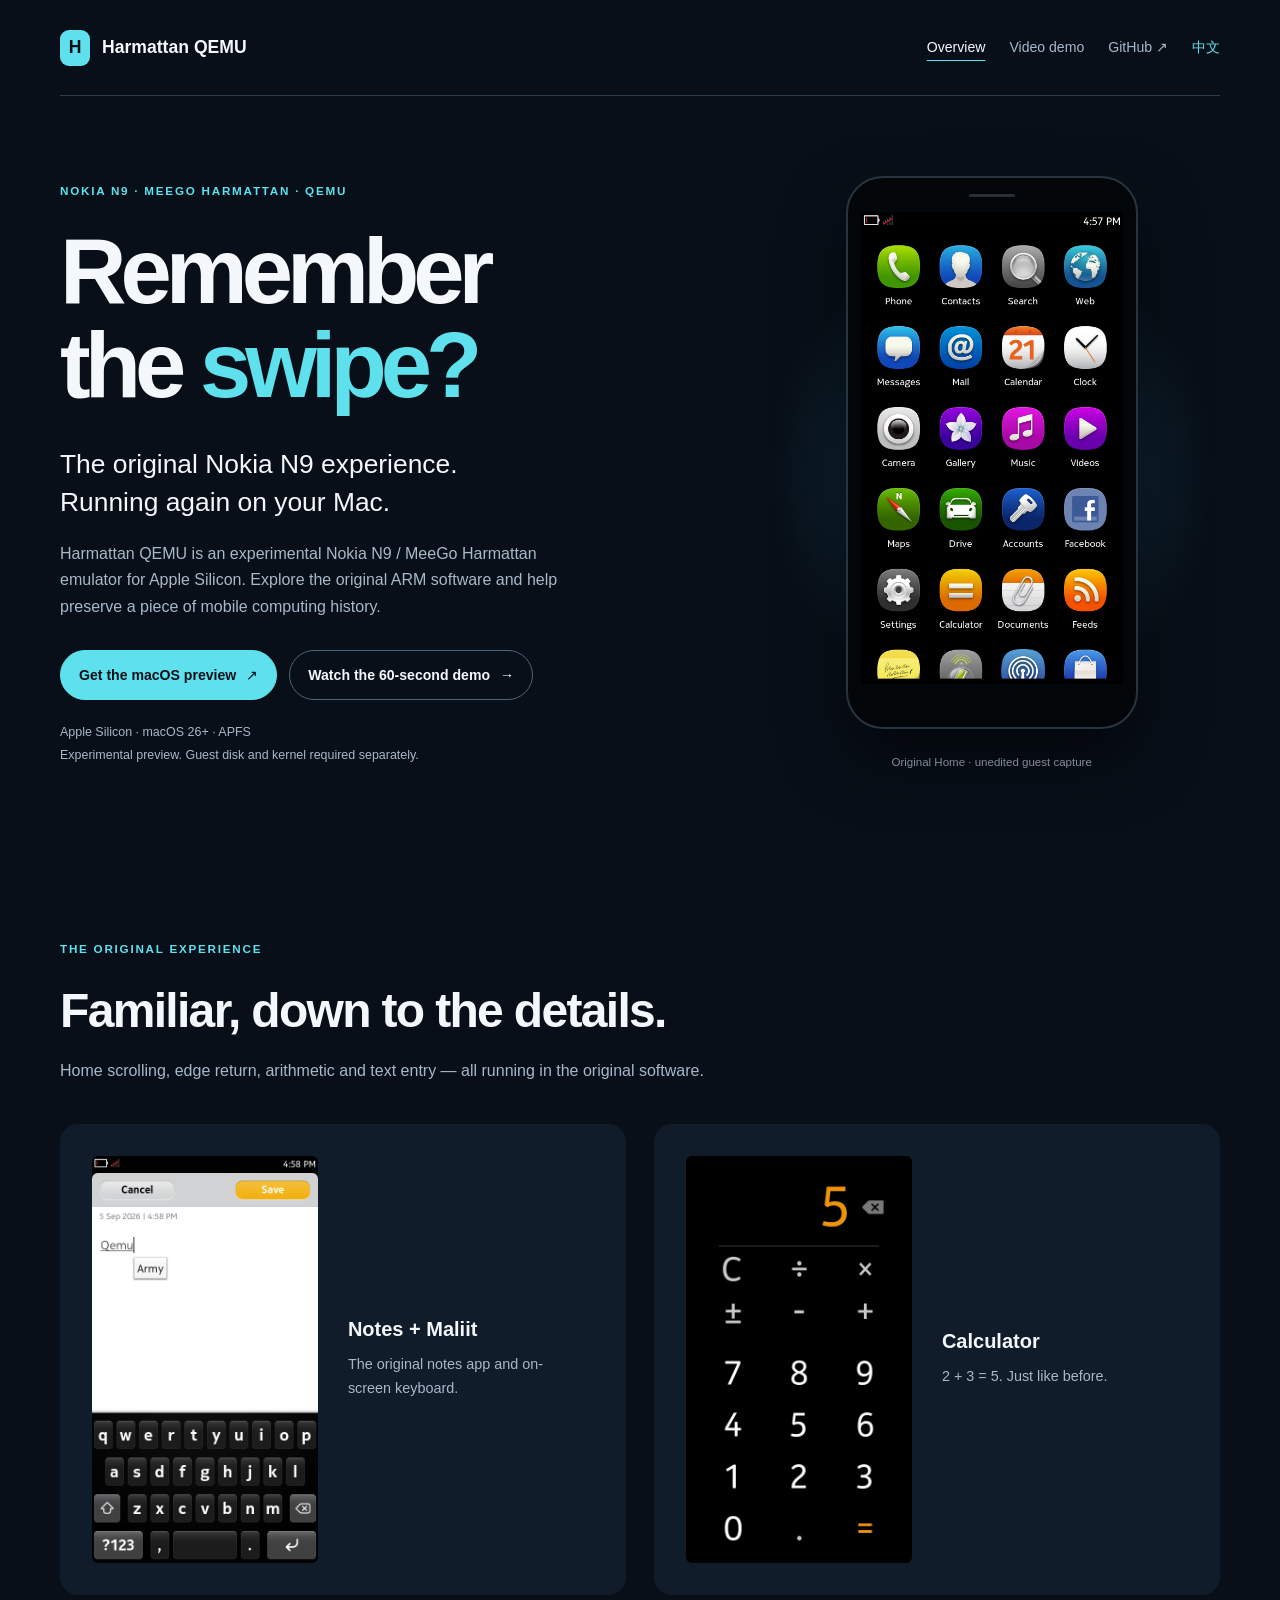
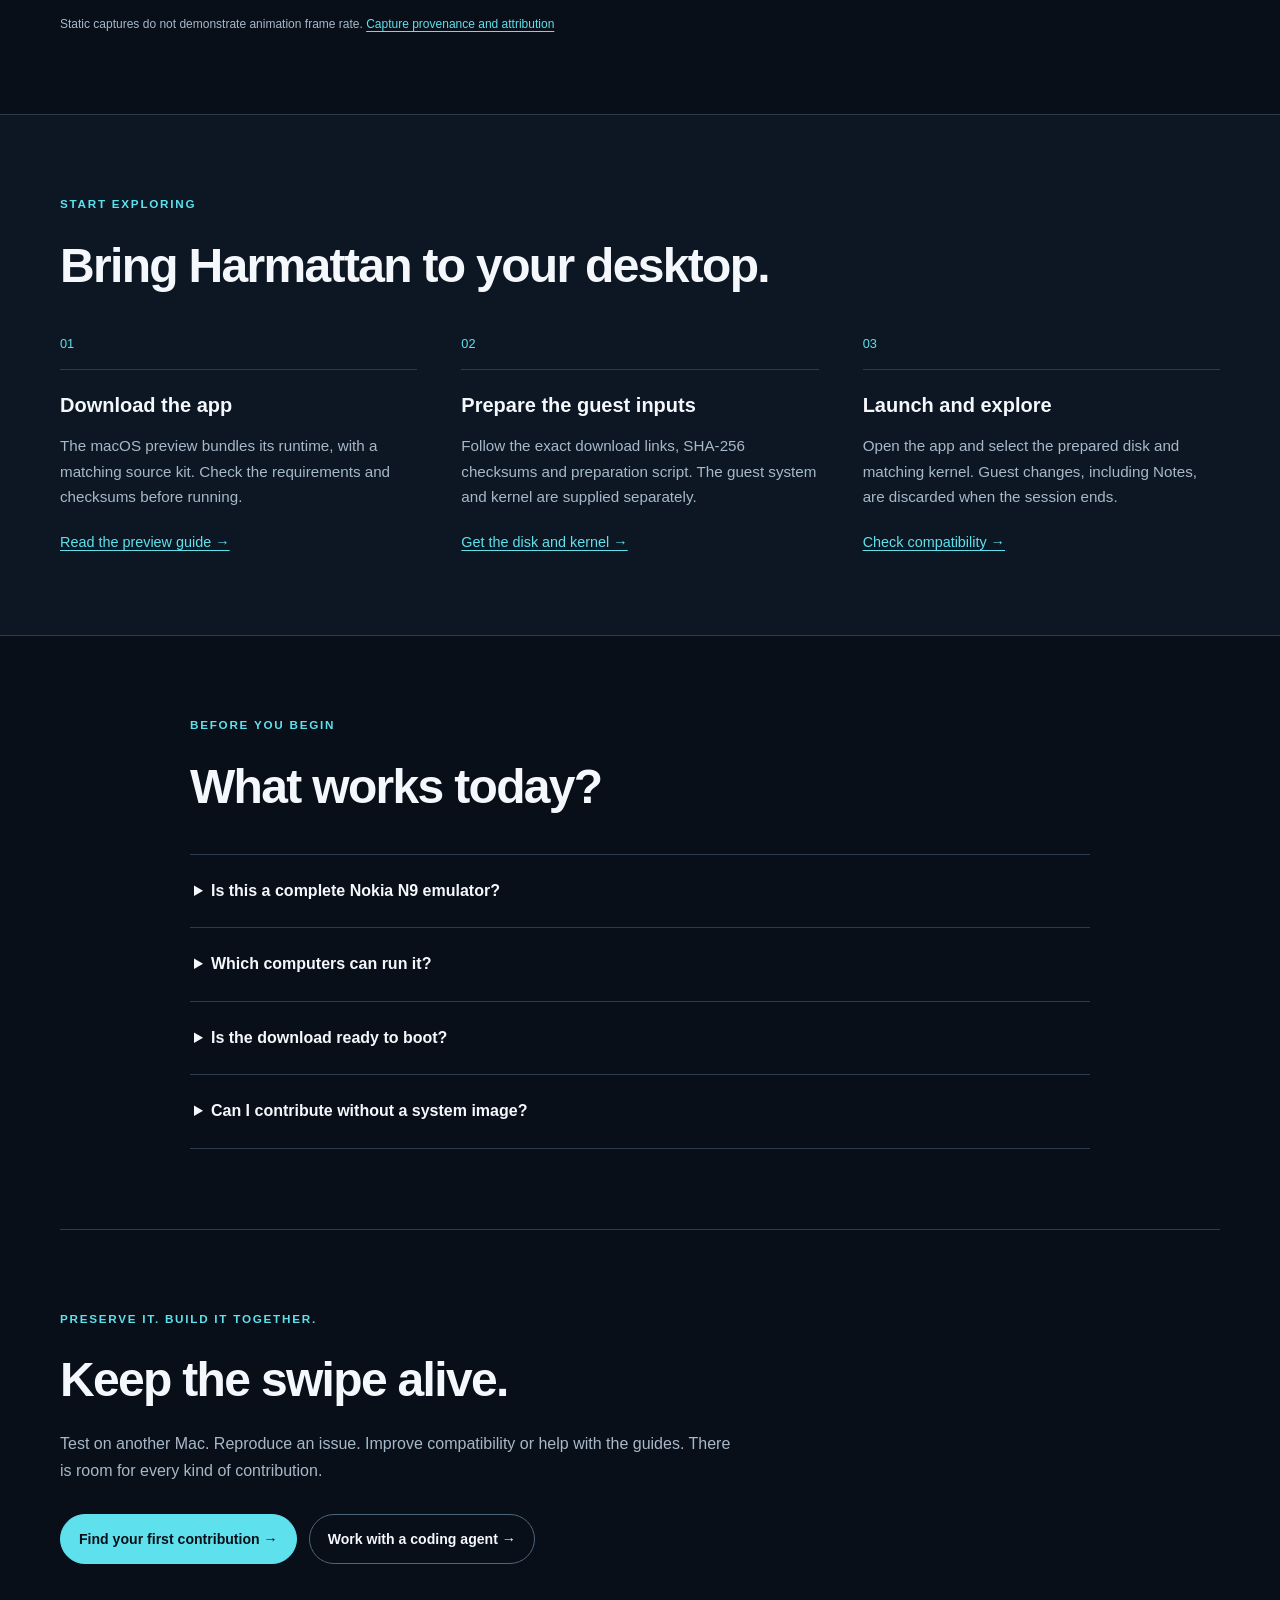
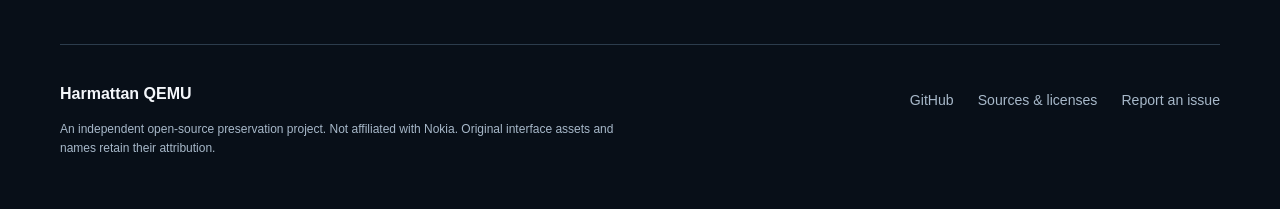
==== docs/index.html @ 6fa5cfda "docs: add bilingual project website and video discovery pages" ====
<!doctype html>
<html lang="en">
<head>
  <meta charset="utf-8">
  <meta name="viewport" content="width=device-width, initial-scale=1">
  <meta name="theme-color" content="#080f18">
  <title>Nokia N9 Emulator for Apple Silicon Mac | Harmattan QEMU</title>
  <meta name="description" content="Run original Nokia N9 / MeeGo Harmattan software on an Apple Silicon Mac. Explore the experimental QEMU port, download the macOS preview and follow English or Chinese setup guides.">
  <link rel="canonical" href="https://yzune.github.io/harmattan-qemu/">
  <link rel="alternate" hreflang="en" href="https://yzune.github.io/harmattan-qemu/">
  <link rel="alternate" hreflang="zh-CN" href="https://yzune.github.io/harmattan-qemu/zh/">
  <link rel="alternate" hreflang="x-default" href="https://yzune.github.io/harmattan-qemu/">
  <meta property="og:type" content="website">
  <meta property="og:site_name" content="Harmattan QEMU">
  <meta property="og:locale" content="en_US">
  <meta property="og:locale:alternate" content="zh_CN">
  <meta property="og:title" content="Nokia N9 Emulator for Apple Silicon Mac | Harmattan QEMU">
  <meta property="og:description" content="Run original Nokia N9 / MeeGo Harmattan software on an Apple Silicon Mac. Explore the experimental QEMU port, download the macOS preview and follow English or Chinese setup guides.">
  <meta property="og:url" content="https://yzune.github.io/harmattan-qemu/">
  <meta property="og:image" content="https://i.ytimg.com/vi/GArapJ3rOIo/maxresdefault.jpg">
  <meta property="og:image:alt" content="Harmattan QEMU English trailer cover">
  <meta name="twitter:card" content="summary_large_image">
  <link rel="stylesheet" href="assets/site.css">
</head>
<body>
<a class="skip" href="#main">Skip to content</a>
<header class="site-header wrap">
  <a class="brand" href="./" aria-label="Harmattan QEMU home"><span class="brand-mark" aria-hidden="true">H</span>Harmattan QEMU</a>
  <nav aria-label="Main navigation">
    <a href="./" aria-current="page">Overview</a>
    <a href="watch/" >Video demo</a>
    <a href="https://github.com/YZune/harmattan-qemu">GitHub <span aria-hidden="true">↗</span></a>
    <a class="language" href="zh/" lang="zh-CN" hreflang="zh-CN">中文</a>
  </nav>
</header>
<main id="main">
<section class="hero wrap" aria-labelledby="hero-title">
  <div class="hero-copy">
    <p class="eyebrow">NOKIA N9 · MEEGO HARMATTAN · QEMU</p>
    <h1 id="hero-title">Remember<br>the <span>swipe?</span></h1>
    <p class="intro">The original Nokia N9 experience.<br>Running again on your Mac.</p>
    <p class="hero-detail">Harmattan QEMU is an experimental Nokia N9 / MeeGo Harmattan emulator for Apple Silicon. Explore the original ARM software and help preserve a piece of mobile computing history.</p>
    <div class="actions"><a class="button primary" href="https://github.com/YZune/harmattan-qemu/releases">Get the macOS preview <span aria-hidden="true">↗</span></a><a class="button secondary" href="watch/">Watch the 60-second demo <span aria-hidden="true">→</span></a></div>
    <p class="requirements">Apple Silicon · macOS 26+ · APFS<br>Experimental preview. Guest disk and kernel required separately.</p>
  </div>
  <figure class="hero-device">
    <div class="phone"><div class="speaker" aria-hidden="true"></div><img src="screenshots/home.png" width="480" height="864" alt="Original Harmattan Home running in QEMU, with the classic application grid" fetchpriority="high"></div>
    <figcaption>Original Home · unedited guest capture</figcaption>
  </figure>
</section>
<section class="section wrap" aria-labelledby="experience-title">
  <div class="section-heading"><p class="eyebrow">THE ORIGINAL EXPERIENCE</p><h2 id="experience-title">Familiar, down to the details.</h2><p>Home scrolling, edge return, arithmetic and text entry — all running in the original software.</p></div>
  <div class="capture-grid">
    <figure class="capture"><img src="screenshots/notes-keyboard.png" width="480" height="864" loading="lazy" alt="Original Notes and Maliit on-screen keyboard with Qemu diagnostic text"><figcaption><h3>Notes + Maliit</h3><p>The original notes app and on-screen keyboard.</p></figcaption></figure>
    <figure class="capture"><img src="screenshots/calculator.png" width="480" height="864" loading="lazy" alt="Original Calculator displaying 5 after calculating 2 plus 3"><figcaption><h3>Calculator</h3><p>2 + 3 = 5. Just like before.</p></figcaption></figure>
  </div>
  <p class="caption-note">Static captures do not demonstrate animation frame rate. <a href="https://github.com/YZune/harmattan-qemu/blob/main/docs/screenshots/README.md">Capture provenance and attribution</a></p>
</section>
<section class="section getting-started" aria-labelledby="start-title"><div class="wrap">
  <div class="section-heading"><p class="eyebrow">START EXPLORING</p><h2 id="start-title">Bring Harmattan to your desktop.</h2></div>
  <ol class="steps">
    <li><span class="step-number" aria-hidden="true">01</span><h3>Download the app</h3><p>The macOS preview bundles its runtime, with a matching source kit. Check the requirements and checksums before running.</p><a href="https://github.com/YZune/harmattan-qemu/blob/main/docs/releases.md">Read the preview guide →</a></li>
    <li><span class="step-number" aria-hidden="true">02</span><h3>Prepare the guest inputs</h3><p>Follow the exact download links, SHA-256 checksums and preparation script. The guest system and kernel are supplied separately.</p><a href="https://github.com/YZune/harmattan-qemu/blob/main/docs/guest-inputs.md">Get the disk and kernel →</a></li>
    <li><span class="step-number" aria-hidden="true">03</span><h3>Launch and explore</h3><p>Open the app and select the prepared disk and matching kernel. Guest changes, including Notes, are discarded when the session ends.</p><a href="https://github.com/YZune/harmattan-qemu/blob/main/docs/status.md">Check compatibility →</a></li>
  </ol>
</div></section>
<section class="section wrap faq" aria-labelledby="faq-title"><div class="section-heading"><p class="eyebrow">BEFORE YOU BEGIN</p><h2 id="faq-title">What works today?</h2></div>
<details><summary>Is this a complete Nokia N9 emulator?</summary><p>This is an experimental N00/QEMU port combining a PR1.0-era emulator kernel and adaptation layer with PR1.3 retail userspace. Selected original interfaces and apps work; complete N9 hardware, GPU and universal app compatibility remain unfinished.</p></details>
<details><summary>Which computers can run it?</summary><p>The current prebuilt preview requires Apple Silicon, macOS 26 or later and APFS. Full Linux and Windows runtimes are not available yet. The app is ad-hoc signed, without Developer ID signing or notarization.</p></details>
<details><summary>Is the download ready to boot?</summary><p>You still need the specified prepared PR1.3 disk and matching emulator kernel. Follow the input guide. Firmware, guest kernels, fonts and third-party device artwork are not included in the repository or app.</p></details>
<details><summary>Can I contribute without a system image?</summary><p>Yes. Start by reading patches, improving documentation or running host tests that need no firmware. English and Chinese contribution guides and AGENTS.md support working with a coding agent.</p></details>
</section>
<section class="section wrap contribute" aria-labelledby="contribute-title"><p class="eyebrow">PRESERVE IT. BUILD IT TOGETHER.</p><h2 id="contribute-title">Keep the swipe alive.</h2><p>Test on another Mac. Reproduce an issue. Improve compatibility or help with the guides. There is room for every kind of contribution.</p><div class="actions"><a class="button primary" href="https://github.com/YZune/harmattan-qemu/blob/main/CONTRIBUTING.md">Find your first contribution →</a><a class="button secondary" href="https://github.com/YZune/harmattan-qemu/blob/main/AGENTS.md">Work with a coding agent →</a></div></section>
</main>
<footer class="site-footer wrap"><div><a class="footer-brand" href="./">Harmattan QEMU</a><p>An independent open-source preservation project. Not affiliated with Nokia. Original interface assets and names retain their attribution.</p></div><nav aria-label="Footer navigation"><a href="https://github.com/YZune/harmattan-qemu">GitHub</a><a href="https://github.com/YZune/harmattan-qemu/blob/main/docs/sources.md">Sources & licenses</a><a href="https://github.com/YZune/harmattan-qemu/issues">Report an issue</a></nav></footer>
</body>
</html>
---- docs/assets/site.css ----
:root {
  color-scheme: dark;
  --bg: #080f18;
  --panel: #101c29;
  --ink: #f4f7fb;
  --muted: #a7b8c9;
  --accent: #5ee1ed;
  --line: #2c3c4c;
  font-family: "HarmonyOS Sans", "PingFang SC", -apple-system, BlinkMacSystemFont, "Segoe UI", sans-serif;
  font-synthesis: none;
}
* { box-sizing: border-box; }
html { scroll-padding-top: 2rem; }
body { margin: 0; background: var(--bg); color: var(--ink); font-size: 1rem; line-height: 1.65; }
a { color: var(--accent); text-underline-offset: .24em; }
a:hover { color: #b7f7fc; }
a:focus-visible, summary:focus-visible { outline: 3px solid var(--accent); outline-offset: 5px; border-radius: 3px; }
img { display: block; max-width: 100%; height: auto; }
figure, h1, h2, h3, p { margin: 0; }
h1, h2, h3 { line-height: 1.15; text-wrap: balance; }
p { text-wrap: pretty; }
.wrap { width: min(1160px, calc(100% - 64px)); margin-inline: auto; }
.skip { position: absolute; top: -100px; left: 1rem; z-index: 5; padding: .75rem 1rem; background: var(--ink); color: var(--bg); }
.skip:focus { top: 1rem; }
.site-header { display: flex; justify-content: space-between; align-items: center; gap: 1.5rem; padding-block: 28px; border-bottom: 1px solid var(--line); }
.brand { display: inline-flex; align-items: center; gap: 12px; font-size: 1.1rem; font-weight: 650; color: var(--ink); text-decoration: none; white-space: nowrap; }
.brand-mark { display: grid; place-items: center; width: 30px; height: 36px; background: var(--accent); color: var(--bg); border-radius: 9px; font-size: 1.1rem; }
nav { display: flex; gap: 1.5rem; align-items: center; flex-wrap: wrap; }
nav a { color: var(--muted); text-decoration: none; padding-block: 8px; font-size: .88rem; }
nav a[aria-current="page"] { color: var(--ink); text-decoration: underline; text-decoration-color: var(--accent); text-underline-offset: .6em; }
.language { color: var(--accent); }
.hero { display: grid; grid-template-columns: minmax(0, 1.4fr) minmax(0, 1fr); align-items: center; gap: 64px; padding-block: 80px 88px; }
.eyebrow { color: var(--accent); font-size: .73rem; font-weight: 650; letter-spacing: .15em; line-height: 1.6; margin-bottom: 24px; }
.hero h1 { font-size: clamp(3.6rem, 7.2vw, 6.2rem); letter-spacing: -.065em; line-height: 1.02; }
.hero h1 span { color: var(--accent); }
[lang="zh-CN"] .hero h1 { font-size: clamp(2.7rem, 5.1vw, 4.5rem); letter-spacing: -.025em; line-height: 1.2; }
.intro { font-size: clamp(1.25rem, 2.2vw, 1.65rem); line-height: 1.45; margin-top: 32px; max-width: 31rem; }
.hero-detail { max-width: 32rem; color: var(--muted); margin-top: 20px; }
.actions { display: flex; flex-wrap: wrap; align-items: center; gap: 12px; margin-top: 30px; }
.button { display: inline-flex; justify-content: center; align-items: center; gap: 10px; min-height: 50px; padding: 12px 18px; font-size: .88rem; font-weight: 650; line-height: 1.5; text-decoration: none; border-radius: 999px; }
.primary { color: var(--bg); background: var(--accent); border: 1px solid var(--accent); }
.primary:hover { background: #b7f7fc; color: var(--bg); }
.secondary { border: 1px solid #4d657b; color: var(--ink); }
.secondary:hover { border-color: var(--accent); }
.requirements { color: var(--muted); font-size: .78rem; line-height: 1.8; margin-top: 21px; }
.hero-device { position: relative; display: flex; align-items: center; flex-direction: column; }
.hero-device::before { content: ""; position: absolute; inset: 8% 0; z-index: -1; background: radial-gradient(ellipse, #164255 0%, transparent 68%); }
.phone { width: min(100%, 292px); padding: 34px 13px 43px; background: #030609; border: 2px solid #283440; border-radius: 37px; box-shadow: 0 30px 65px #0008; position: relative; }
.phone img { border-radius: 4px; width: 100%; }
.speaker { position: absolute; width: 46px; height: 3px; background: #26313a; top: 16px; left: calc(50% - 23px); border-radius: 3px; }
.hero-device figcaption { font-size: .72rem; color: var(--muted); margin-top: 24px; text-align: center; }
.section { padding-block: 80px; }
.section-heading { max-width: 720px; margin-bottom: 40px; }
.section h2 { font-size: clamp(2rem, 3.8vw, 3rem); letter-spacing: -.035em; }
.section-heading p:last-child:not(.eyebrow) { color: var(--muted); margin-top: 20px; }
.capture-grid { display: grid; grid-template-columns: repeat(2, minmax(0, 1fr)); gap: 28px; }
.capture { display: flex; align-items: center; gap: 30px; padding: 32px; background: var(--panel); border-radius: 18px; overflow: hidden; }
.capture img { width: 45%; border-radius: 6px; }
.capture h3 { font-size: 1.25rem; }
.capture p { color: var(--muted); font-size: .9rem; margin-top: 12px; }
.caption-note { font-size: .75rem; color: var(--muted); margin-top: 20px; }
.getting-started { background: #0c1723; border-block: 1px solid var(--line); }
.steps { display: grid; grid-template-columns: repeat(3, minmax(0, 1fr)); list-style: none; padding: 0; margin: 0; gap: 44px; }
.step-number { display: block; color: var(--accent); font-size: .8rem; padding-bottom: 15px; margin-bottom: 24px; border-bottom: 1px solid var(--line); }
.steps h3 { font-size: 1.25rem; }
.steps p { color: var(--muted); margin-block: 16px 20px; font-size: .95rem; }
.steps a { font-size: .9rem; }
.faq { max-width: 900px; }
details { border-top: 1px solid var(--line); }
details:last-child { border-bottom: 1px solid var(--line); }
summary { cursor: pointer; padding: 23px 4px; font-weight: 600; }
details p { color: var(--muted); max-width: 48rem; padding: 0 4px 24px; }
.contribute { border-top: 1px solid var(--line); }
.contribute > p:not(.eyebrow) { max-width: 42rem; color: var(--muted); margin-top: 24px; }
.site-footer { display: flex; justify-content: space-between; gap: 40px; border-top: 1px solid var(--line); padding-block: 36px 50px; }
.footer-brand { color: var(--ink); font-weight: 650; text-decoration: none; }
.site-footer p { max-width: 35rem; color: var(--muted); font-size: .75rem; margin-top: 12px; }
.site-footer nav { align-content: flex-start; justify-content: flex-end; }
.watch-main { padding-block: 64px 80px; }
.watch-main h1 { font-size: clamp(2.5rem, 5vw, 4rem); letter-spacing: -.04em; }
.watch-intro { max-width: 54rem; color: var(--muted); margin-block: 24px 36px; }
.video-player { width: 100%; aspect-ratio: 16/9; background: #000; border: 1px solid var(--line); border-radius: 12px; overflow: hidden; }
.video-player iframe { display: block; width: 100%; height: 100%; border: 0; }
.video-caption { color: var(--muted); font-size: .78rem; margin-top: 15px; }
.transcript { max-width: 900px; }
.transcript > p:not(.eyebrow) { margin-top: 20px; color: var(--muted); }
.transcript ol { list-style: none; margin: 28px 0 0; padding: 0; }
.transcript li { display: grid; grid-template-columns: 64px 1fr; gap: 24px; padding-block: 24px; border-top: 1px solid var(--line); }
.timecode { font-variant-numeric: tabular-nums; font-size: .9rem; }
.transcript h3 { font-size: 1.15rem; }
.transcript li p { margin-top: 9px; color: var(--muted); }
.production { padding: 30px; background: var(--panel); border-radius: 16px; }
.production h2 { font-size: 1.4rem; }
.production p { margin-top: 20px; color: var(--muted); max-width: 64rem; font-size: .9rem; }
.production > a { display: inline-block; margin-top: 20px; font-size: .9rem; }
@media (max-width: 1000px) {
  .hero { gap: 32px; }
  .capture { flex-direction: column; text-align: center; }
  .capture img { width: 180px; max-width: 100%; }
  .steps { gap: 28px; }
  .site-footer { flex-direction: column; gap: 24px; }
  .site-footer nav { justify-content: flex-start; }
}
@media (max-width: 680px) {
  .wrap { width: calc(100% - 40px); }
  .site-header { flex-wrap: wrap; gap: 12px; padding-block: 20px; }
  .site-header nav { width: 100%; justify-content: space-between; gap: 12px; }
  .hero { grid-template-columns: 1fr; gap: 42px; padding-block: 52px 44px; }
  .hero-copy { max-width: 34rem; }
  .hero h1 { font-size: clamp(3.7rem, 14vw, 5rem); }
  .phone { width: 260px; }
  .eyebrow { font-size: .67rem; letter-spacing: .1em; margin-bottom: 20px; }
  .section { padding-block: 48px; }
  .capture-grid { gap: 14px; }
  .capture { padding: 18px 12px; gap: 24px; }
  .capture h3 { font-size: 1rem; }
  .capture p { font-size: .78rem; }
  .steps { grid-template-columns: 1fr; gap: 32px; }
  .step-number { margin-bottom: 18px; }
  .watch-main { padding-block: 44px; }
  [lang="zh-CN"] .watch-main h1 { font-size: 2rem; line-height: 1.3; }
  .transcript li { gap: 12px; grid-template-columns: 54px 1fr; }
  .production { padding: 24px; }
}
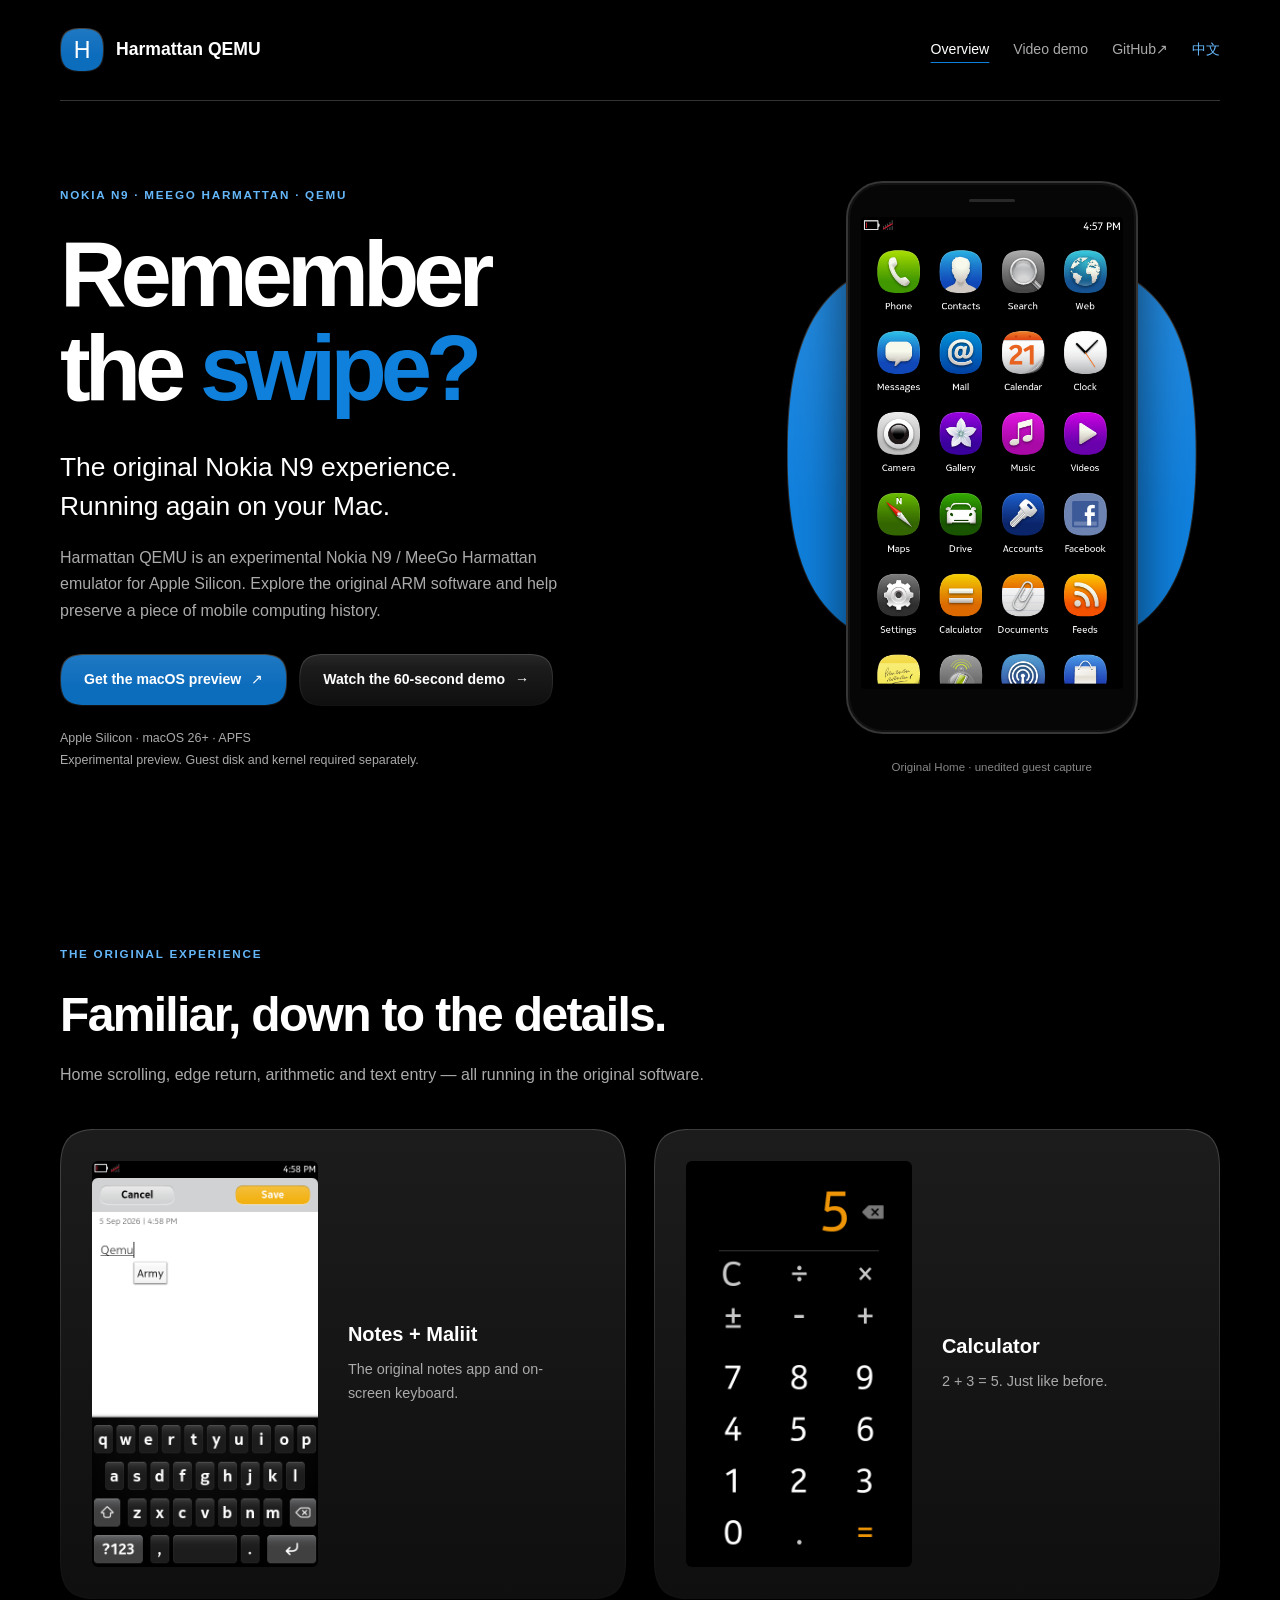
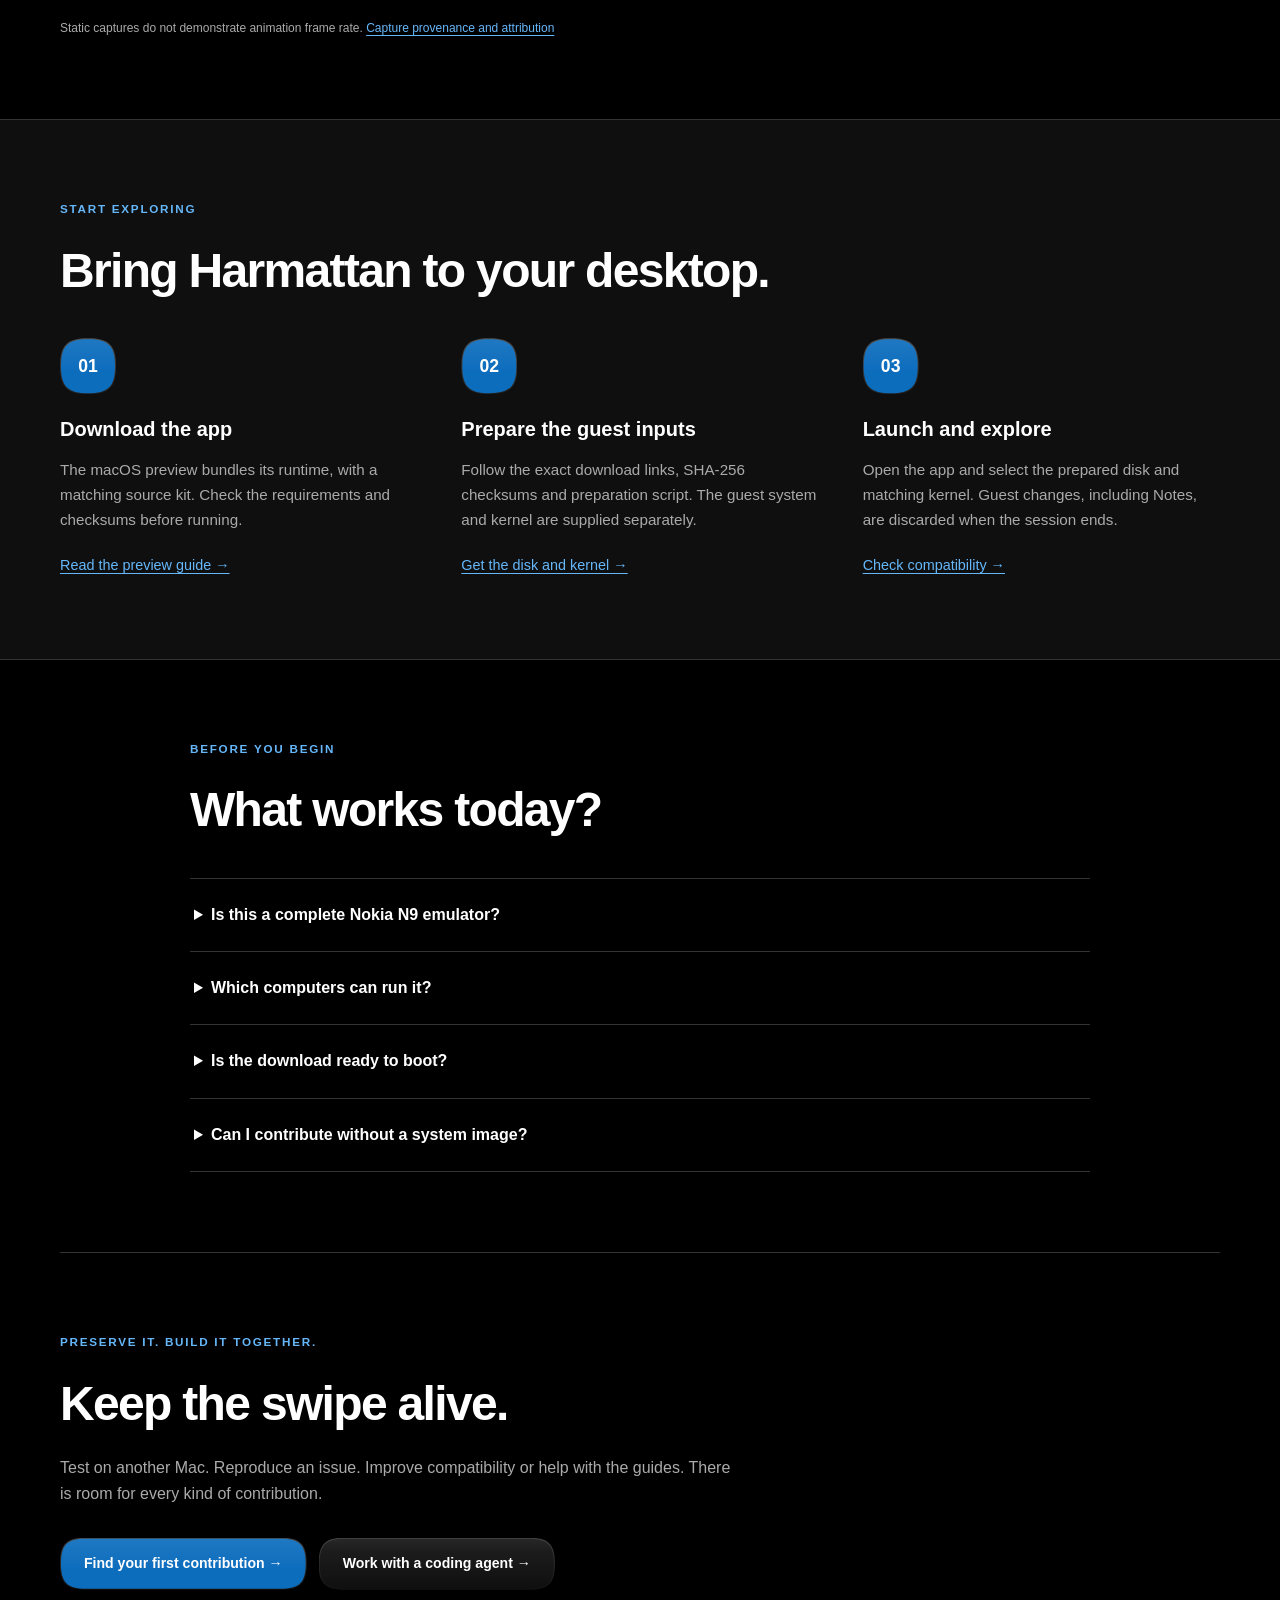
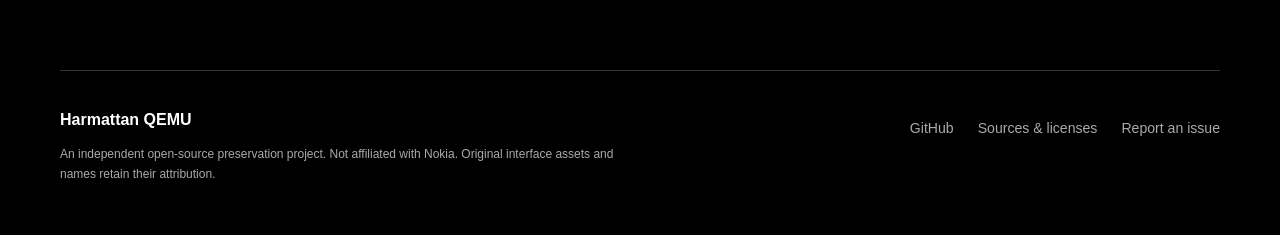
==== commit 35cabd0a: "style(web): restore Swipe UI colors and cobble shapes" ====
--- a/docs/index.html
+++ b/docs/index.html
@@ -3,7 +3,7 @@
 <head>
   <meta charset="utf-8">
   <meta name="viewport" content="width=device-width, initial-scale=1">
-  <meta name="theme-color" content="#080f18">
+  <meta name="theme-color" content="#000000">
   <title>Nokia N9 Emulator for Apple Silicon Mac | Harmattan QEMU</title>
   <meta name="description" content="Run original Nokia N9 / MeeGo Harmattan software on an Apple Silicon Mac. Explore the experimental QEMU port, download the macOS preview and follow English or Chinese setup guides.">
   <link rel="canonical" href="https://yzune.github.io/harmattan-qemu/">
@@ -21,11 +21,12 @@
   <meta property="og:image:alt" content="Harmattan QEMU English trailer cover">
   <meta name="twitter:card" content="summary_large_image">
   <link rel="stylesheet" href="assets/site.css">
+  <script src="assets/cobble.js" defer></script>
 </head>
 <body>
 <a class="skip" href="#main">Skip to content</a>
 <header class="site-header wrap">
-  <a class="brand" href="./" aria-label="Harmattan QEMU home"><span class="brand-mark" aria-hidden="true">H</span>Harmattan QEMU</a>
+  <a class="brand" href="./" aria-label="Harmattan QEMU home"><span class="brand-mark cobble" aria-hidden="true">H</span>Harmattan QEMU</a>
   <nav aria-label="Main navigation">
     <a href="./" aria-current="page">Overview</a>
     <a href="watch/" >Video demo</a>
@@ -40,10 +41,11 @@
     <h1 id="hero-title">Remember<br>the <span>swipe?</span></h1>
     <p class="intro">The original Nokia N9 experience.<br>Running again on your Mac.</p>
     <p class="hero-detail">Harmattan QEMU is an experimental Nokia N9 / MeeGo Harmattan emulator for Apple Silicon. Explore the original ARM software and help preserve a piece of mobile computing history.</p>
-    <div class="actions"><a class="button primary" href="https://github.com/YZune/harmattan-qemu/releases">Get the macOS preview <span aria-hidden="true">↗</span></a><a class="button secondary" href="watch/">Watch the 60-second demo <span aria-hidden="true">→</span></a></div>
+    <div class="actions"><a class="button primary cobble" href="https://github.com/YZune/harmattan-qemu/releases">Get the macOS preview <span aria-hidden="true">↗</span></a><a class="button secondary cobble" href="watch/">Watch the 60-second demo <span aria-hidden="true">→</span></a></div>
     <p class="requirements">Apple Silicon · macOS 26+ · APFS<br>Experimental preview. Guest disk and kernel required separately.</p>
   </div>
   <figure class="hero-device">
+    <div class="swipe-tile cobble" aria-hidden="true"></div>
     <div class="phone"><div class="speaker" aria-hidden="true"></div><img src="screenshots/home.png" width="480" height="864" alt="Original Harmattan Home running in QEMU, with the classic application grid" fetchpriority="high"></div>
     <figcaption>Original Home · unedited guest capture</figcaption>
   </figure>
@@ -51,17 +53,17 @@
 <section class="section wrap" aria-labelledby="experience-title">
   <div class="section-heading"><p class="eyebrow">THE ORIGINAL EXPERIENCE</p><h2 id="experience-title">Familiar, down to the details.</h2><p>Home scrolling, edge return, arithmetic and text entry — all running in the original software.</p></div>
   <div class="capture-grid">
-    <figure class="capture"><img src="screenshots/notes-keyboard.png" width="480" height="864" loading="lazy" alt="Original Notes and Maliit on-screen keyboard with Qemu diagnostic text"><figcaption><h3>Notes + Maliit</h3><p>The original notes app and on-screen keyboard.</p></figcaption></figure>
-    <figure class="capture"><img src="screenshots/calculator.png" width="480" height="864" loading="lazy" alt="Original Calculator displaying 5 after calculating 2 plus 3"><figcaption><h3>Calculator</h3><p>2 + 3 = 5. Just like before.</p></figcaption></figure>
+    <figure class="capture cobble" data-cobble-corner="40"><img src="screenshots/notes-keyboard.png" width="480" height="864" loading="lazy" alt="Original Notes and Maliit on-screen keyboard with Qemu diagnostic text"><figcaption><h3>Notes + Maliit</h3><p>The original notes app and on-screen keyboard.</p></figcaption></figure>
+    <figure class="capture cobble" data-cobble-corner="40"><img src="screenshots/calculator.png" width="480" height="864" loading="lazy" alt="Original Calculator displaying 5 after calculating 2 plus 3"><figcaption><h3>Calculator</h3><p>2 + 3 = 5. Just like before.</p></figcaption></figure>
   </div>
   <p class="caption-note">Static captures do not demonstrate animation frame rate. <a href="https://github.com/YZune/harmattan-qemu/blob/main/docs/screenshots/README.md">Capture provenance and attribution</a></p>
 </section>
 <section class="section getting-started" aria-labelledby="start-title"><div class="wrap">
   <div class="section-heading"><p class="eyebrow">START EXPLORING</p><h2 id="start-title">Bring Harmattan to your desktop.</h2></div>
   <ol class="steps">
-    <li><span class="step-number" aria-hidden="true">01</span><h3>Download the app</h3><p>The macOS preview bundles its runtime, with a matching source kit. Check the requirements and checksums before running.</p><a href="https://github.com/YZune/harmattan-qemu/blob/main/docs/releases.md">Read the preview guide →</a></li>
-    <li><span class="step-number" aria-hidden="true">02</span><h3>Prepare the guest inputs</h3><p>Follow the exact download links, SHA-256 checksums and preparation script. The guest system and kernel are supplied separately.</p><a href="https://github.com/YZune/harmattan-qemu/blob/main/docs/guest-inputs.md">Get the disk and kernel →</a></li>
-    <li><span class="step-number" aria-hidden="true">03</span><h3>Launch and explore</h3><p>Open the app and select the prepared disk and matching kernel. Guest changes, including Notes, are discarded when the session ends.</p><a href="https://github.com/YZune/harmattan-qemu/blob/main/docs/status.md">Check compatibility →</a></li>
+    <li><span class="step-number cobble" aria-hidden="true">01</span><h3>Download the app</h3><p>The macOS preview bundles its runtime, with a matching source kit. Check the requirements and checksums before running.</p><a href="https://github.com/YZune/harmattan-qemu/blob/main/docs/releases.md">Read the preview guide →</a></li>
+    <li><span class="step-number cobble" aria-hidden="true">02</span><h3>Prepare the guest inputs</h3><p>Follow the exact download links, SHA-256 checksums and preparation script. The guest system and kernel are supplied separately.</p><a href="https://github.com/YZune/harmattan-qemu/blob/main/docs/guest-inputs.md">Get the disk and kernel →</a></li>
+    <li><span class="step-number cobble" aria-hidden="true">03</span><h3>Launch and explore</h3><p>Open the app and select the prepared disk and matching kernel. Guest changes, including Notes, are discarded when the session ends.</p><a href="https://github.com/YZune/harmattan-qemu/blob/main/docs/status.md">Check compatibility →</a></li>
   </ol>
 </div></section>
 <section class="section wrap faq" aria-labelledby="faq-title"><div class="section-heading"><p class="eyebrow">BEFORE YOU BEGIN</p><h2 id="faq-title">What works today?</h2></div>
@@ -70,7 +72,7 @@
 <details><summary>Is the download ready to boot?</summary><p>You still need the specified prepared PR1.3 disk and matching emulator kernel. Follow the input guide. Firmware, guest kernels, fonts and third-party device artwork are not included in the repository or app.</p></details>
 <details><summary>Can I contribute without a system image?</summary><p>Yes. Start by reading patches, improving documentation or running host tests that need no firmware. English and Chinese contribution guides and AGENTS.md support working with a coding agent.</p></details>
 </section>
-<section class="section wrap contribute" aria-labelledby="contribute-title"><p class="eyebrow">PRESERVE IT. BUILD IT TOGETHER.</p><h2 id="contribute-title">Keep the swipe alive.</h2><p>Test on another Mac. Reproduce an issue. Improve compatibility or help with the guides. There is room for every kind of contribution.</p><div class="actions"><a class="button primary" href="https://github.com/YZune/harmattan-qemu/blob/main/CONTRIBUTING.md">Find your first contribution →</a><a class="button secondary" href="https://github.com/YZune/harmattan-qemu/blob/main/AGENTS.md">Work with a coding agent →</a></div></section>
+<section class="section wrap contribute" aria-labelledby="contribute-title"><p class="eyebrow">PRESERVE IT. BUILD IT TOGETHER.</p><h2 id="contribute-title">Keep the swipe alive.</h2><p>Test on another Mac. Reproduce an issue. Improve compatibility or help with the guides. There is room for every kind of contribution.</p><div class="actions"><a class="button primary cobble" href="https://github.com/YZune/harmattan-qemu/blob/main/CONTRIBUTING.md">Find your first contribution →</a><a class="button secondary cobble" href="https://github.com/YZune/harmattan-qemu/blob/main/AGENTS.md">Work with a coding agent →</a></div></section>
 </main>
 <footer class="site-footer wrap"><div><a class="footer-brand" href="./">Harmattan QEMU</a><p>An independent open-source preservation project. Not affiliated with Nokia. Original interface assets and names retain their attribution.</p></div><nav aria-label="Footer navigation"><a href="https://github.com/YZune/harmattan-qemu">GitHub</a><a href="https://github.com/YZune/harmattan-qemu/blob/main/docs/sources.md">Sources & licenses</a><a href="https://github.com/YZune/harmattan-qemu/issues">Report an issue</a></nav></footer>
 </body>
--- a/docs/assets/site.css
+++ b/docs/assets/site.css
@@ -1,67 +1,92 @@
 :root {
   color-scheme: dark;
-  --bg: #080f18;
-  --panel: #101c29;
-  --ink: #f4f7fb;
-  --muted: #a7b8c9;
-  --accent: #5ee1ed;
-  --line: #2c3c4c;
+  /* Primitive colors, followed by semantic and component surfaces. */
+  --swipe-blue: #1080dd;
+  --swipe-black: #000;
+  --swipe-white: #fff;
+  --swipe-gray-950: #0f0f0f;
+  --swipe-gray-900: #1c1c1c;
+  --swipe-gray-800: #282828;
+  --bg: var(--swipe-black);
+  --panel: var(--swipe-gray-950);
+  --ink: var(--swipe-white);
+  --muted: #aaa;
+  --accent: var(--swipe-blue);
+  /* Text/controls use contrast-adjusted blue; large accents keep the original blue. */
+  --link: #65b7fa;
+  --link-hover: #a3d5ff;
+  --action: #0d6dbd;
+  --action-hover: #0e75ca;
+  --action-pressed: #0a5798;
+  --line: #333;
+  --surface-border: linear-gradient(#ffffff45, #ffffff12);
+  --surface-dark: linear-gradient(var(--swipe-gray-800), var(--swipe-gray-900) 25%, var(--swipe-gray-950));
+  --surface-blue: linear-gradient(#ffffff14, transparent 60%), var(--action);
   font-family: "HarmonyOS Sans", "PingFang SC", -apple-system, BlinkMacSystemFont, "Segoe UI", sans-serif;
   font-synthesis: none;
 }
 * { box-sizing: border-box; }
 html { scroll-padding-top: 2rem; }
 body { margin: 0; background: var(--bg); color: var(--ink); font-size: 1rem; line-height: 1.65; }
-a { color: var(--accent); text-underline-offset: .24em; }
-a:hover { color: #b7f7fc; }
-a:focus-visible, summary:focus-visible { outline: 3px solid var(--accent); outline-offset: 5px; border-radius: 3px; }
+a { color: var(--link); text-underline-offset: .24em; }
+a:hover { color: var(--link-hover); }
+a:focus-visible, summary:focus-visible { outline: 3px solid var(--link); outline-offset: 5px; }
+::selection { background: var(--action); color: var(--ink); }
 img { display: block; max-width: 100%; height: auto; }
 figure, h1, h2, h3, p { margin: 0; }
 h1, h2, h3 { line-height: 1.15; text-wrap: balance; }
 p { text-wrap: pretty; }
 .wrap { width: min(1160px, calc(100% - 64px)); margin-inline: auto; }
+/* Paint only the surfaces through the cobble path. Content and focus stay unclipped. */
+.cobble { position: relative; isolation: isolate; }
+.cobble::before, .cobble::after { content: ""; position: absolute; inset: 0; z-index: -1; pointer-events: none; border-radius: inherit; }
+.cobble::before { background: var(--cobble-border, var(--surface-border)); clip-path: var(--cobble-path, none); }
+.cobble::after { inset: 1px; background: var(--cobble-surface, var(--surface-dark)); }
+.cobble-ready::before, .cobble-ready::after { border-radius: 0; }
+.cobble-ready::after { inset: 0; clip-path: var(--cobble-inset-path); }
 .skip { position: absolute; top: -100px; left: 1rem; z-index: 5; padding: .75rem 1rem; background: var(--ink); color: var(--bg); }
 .skip:focus { top: 1rem; }
 .site-header { display: flex; justify-content: space-between; align-items: center; gap: 1.5rem; padding-block: 28px; border-bottom: 1px solid var(--line); }
 .brand { display: inline-flex; align-items: center; gap: 12px; font-size: 1.1rem; font-weight: 650; color: var(--ink); text-decoration: none; white-space: nowrap; }
-.brand-mark { display: grid; place-items: center; width: 30px; height: 36px; background: var(--accent); color: var(--bg); border-radius: 9px; font-size: 1.1rem; }
+.brand-mark { --cobble-surface: var(--surface-blue); display: grid; place-items: center; flex: 0 0 44px; width: 44px; height: 44px; color: var(--ink); border-radius: 14px; font-size: 1.45rem; font-weight: 500; }
 nav { display: flex; gap: 1.5rem; align-items: center; flex-wrap: wrap; }
-nav a { color: var(--muted); text-decoration: none; padding-block: 8px; font-size: .88rem; }
+nav a { display: inline-flex; align-items: center; min-height: 44px; color: var(--muted); text-decoration: none; padding-block: 8px; font-size: .88rem; }
 nav a[aria-current="page"] { color: var(--ink); text-decoration: underline; text-decoration-color: var(--accent); text-underline-offset: .6em; }
-.language { color: var(--accent); }
+.language { color: var(--link); }
 .hero { display: grid; grid-template-columns: minmax(0, 1.4fr) minmax(0, 1fr); align-items: center; gap: 64px; padding-block: 80px 88px; }
-.eyebrow { color: var(--accent); font-size: .73rem; font-weight: 650; letter-spacing: .15em; line-height: 1.6; margin-bottom: 24px; }
+.eyebrow { color: var(--link); font-size: .73rem; font-weight: 650; letter-spacing: .15em; line-height: 1.6; margin-bottom: 24px; }
 .hero h1 { font-size: clamp(3.6rem, 7.2vw, 6.2rem); letter-spacing: -.065em; line-height: 1.02; }
 .hero h1 span { color: var(--accent); }
 [lang="zh-CN"] .hero h1 { font-size: clamp(2.7rem, 5.1vw, 4.5rem); letter-spacing: -.025em; line-height: 1.2; }
 .intro { font-size: clamp(1.25rem, 2.2vw, 1.65rem); line-height: 1.45; margin-top: 32px; max-width: 31rem; }
 .hero-detail { max-width: 32rem; color: var(--muted); margin-top: 20px; }
 .actions { display: flex; flex-wrap: wrap; align-items: center; gap: 12px; margin-top: 30px; }
-.button { display: inline-flex; justify-content: center; align-items: center; gap: 10px; min-height: 50px; padding: 12px 18px; font-size: .88rem; font-weight: 650; line-height: 1.5; text-decoration: none; border-radius: 999px; }
-.primary { color: var(--bg); background: var(--accent); border: 1px solid var(--accent); }
-.primary:hover { background: #b7f7fc; color: var(--bg); }
-.secondary { border: 1px solid #4d657b; color: var(--ink); }
-.secondary:hover { border-color: var(--accent); }
+.button { display: inline-flex; justify-content: center; align-items: center; gap: 10px; min-height: 52px; max-width: 100%; padding: 13px 24px; font-size: .88rem; font-weight: 650; line-height: 1.5; text-decoration: none; text-align: center; border-radius: 20px; }
+.primary { --cobble-surface: var(--surface-blue); color: var(--ink); }
+.primary:hover { --cobble-surface: var(--action-hover); color: var(--ink); }
+.secondary { color: var(--ink); }
+.secondary:hover { --cobble-border: var(--accent); --cobble-surface: var(--swipe-gray-800); color: var(--ink); }
+.button:active { --cobble-surface: linear-gradient(#0004, transparent 75%), var(--action-pressed); --cobble-border: var(--action-pressed); color: var(--ink); }
 .requirements { color: var(--muted); font-size: .78rem; line-height: 1.8; margin-top: 21px; }
-.hero-device { position: relative; display: flex; align-items: center; flex-direction: column; }
-.hero-device::before { content: ""; position: absolute; inset: 8% 0; z-index: -1; background: radial-gradient(ellipse, #164255 0%, transparent 68%); }
-.phone { width: min(100%, 292px); padding: 34px 13px 43px; background: #030609; border: 2px solid #283440; border-radius: 37px; box-shadow: 0 30px 65px #0008; position: relative; }
+.hero-device { position: relative; isolation: isolate; display: flex; align-items: center; flex-direction: column; }
+.swipe-tile { --cobble-surface: linear-gradient(#ffffff18, transparent 65%), var(--accent); position: absolute; z-index: -1; top: 50%; left: 50%; width: min(100%, 410px); aspect-ratio: 1; transform: translate(-50%, -56%); border-radius: 27%; }
+.phone { width: min(100%, 292px); padding: 34px 13px 43px; background: #060606; border: 2px solid #363636; border-radius: 37px; box-shadow: 0 24px 50px #0009, inset 0 0 0 2px #111; position: relative; }
 .phone img { border-radius: 4px; width: 100%; }
-.speaker { position: absolute; width: 46px; height: 3px; background: #26313a; top: 16px; left: calc(50% - 23px); border-radius: 3px; }
+.speaker { position: absolute; width: 46px; height: 3px; background: var(--swipe-gray-800); top: 16px; left: calc(50% - 23px); border-radius: 3px; }
 .hero-device figcaption { font-size: .72rem; color: var(--muted); margin-top: 24px; text-align: center; }
 .section { padding-block: 80px; }
 .section-heading { max-width: 720px; margin-bottom: 40px; }
 .section h2 { font-size: clamp(2rem, 3.8vw, 3rem); letter-spacing: -.035em; }
 .section-heading p:last-child:not(.eyebrow) { color: var(--muted); margin-top: 20px; }
 .capture-grid { display: grid; grid-template-columns: repeat(2, minmax(0, 1fr)); gap: 28px; }
-.capture { display: flex; align-items: center; gap: 30px; padding: 32px; background: var(--panel); border-radius: 18px; overflow: hidden; }
+.capture { --cobble-surface: linear-gradient(var(--swipe-gray-900), var(--panel)); display: flex; align-items: center; gap: 30px; padding: 32px; border-radius: 24px; }
 .capture img { width: 45%; border-radius: 6px; }
 .capture h3 { font-size: 1.25rem; }
 .capture p { color: var(--muted); font-size: .9rem; margin-top: 12px; }
 .caption-note { font-size: .75rem; color: var(--muted); margin-top: 20px; }
-.getting-started { background: #0c1723; border-block: 1px solid var(--line); }
+.getting-started { background: var(--panel); border-block: 1px solid var(--line); }
 .steps { display: grid; grid-template-columns: repeat(3, minmax(0, 1fr)); list-style: none; padding: 0; margin: 0; gap: 44px; }
-.step-number { display: block; color: var(--accent); font-size: .8rem; padding-bottom: 15px; margin-bottom: 24px; border-bottom: 1px solid var(--line); }
+.step-number { --cobble-surface: var(--surface-blue); display: grid; place-items: center; width: 56px; height: 56px; margin-bottom: 24px; border-radius: 18px; color: var(--ink); font-size: 1.1rem; font-weight: 650; font-variant-numeric: tabular-nums; }
 .steps h3 { font-size: 1.25rem; }
 .steps p { color: var(--muted); margin-block: 16px 20px; font-size: .95rem; }
 .steps a { font-size: .9rem; }
@@ -86,10 +111,10 @@
 .transcript > p:not(.eyebrow) { margin-top: 20px; color: var(--muted); }
 .transcript ol { list-style: none; margin: 28px 0 0; padding: 0; }
 .transcript li { display: grid; grid-template-columns: 64px 1fr; gap: 24px; padding-block: 24px; border-top: 1px solid var(--line); }
-.timecode { font-variant-numeric: tabular-nums; font-size: .9rem; }
+.timecode { align-self: start; display: inline-flex; align-items: center; min-height: 44px; font-variant-numeric: tabular-nums; font-size: .9rem; }
 .transcript h3 { font-size: 1.15rem; }
 .transcript li p { margin-top: 9px; color: var(--muted); }
-.production { padding: 30px; background: var(--panel); border-radius: 16px; }
+.production { --cobble-surface: var(--panel); padding: 36px; border-radius: 24px; }
 .production h2 { font-size: 1.4rem; }
 .production p { margin-top: 20px; color: var(--muted); max-width: 64rem; font-size: .9rem; }
 .production > a { display: inline-block; margin-top: 20px; font-size: .9rem; }
@@ -109,6 +134,7 @@
   .hero-copy { max-width: 34rem; }
   .hero h1 { font-size: clamp(3.7rem, 14vw, 5rem); }
   .phone { width: 260px; }
+  .swipe-tile { width: min(100%, 360px); }
   .eyebrow { font-size: .67rem; letter-spacing: .1em; margin-bottom: 20px; }
   .section { padding-block: 48px; }
   .capture-grid { gap: 14px; }
@@ -118,7 +144,19 @@
   .steps { grid-template-columns: 1fr; gap: 32px; }
   .step-number { margin-bottom: 18px; }
   .watch-main { padding-block: 44px; }
-  [lang="zh-CN"] .watch-main h1 { font-size: 2rem; line-height: 1.3; }
+  [lang="zh-CN"] .watch-main h1 { font-size: clamp(1.5rem, 7.5vw, 2rem); line-height: 1.3; }
   .transcript li { gap: 12px; grid-template-columns: 54px 1fr; }
   .production { padding: 24px; }
 }
+@media (max-width: 380px) {
+  .site-header nav { gap: 8px; }
+  .site-header nav a { font-size: .8rem; }
+  .actions { align-items: stretch; flex-direction: column; }
+  .capture-grid { grid-template-columns: 1fr; }
+  .capture { padding: 28px; }
+}
+@media (forced-colors: active) {
+  .cobble::before, .cobble::after { display: none; }
+  .button, .brand-mark, .step-number { border: 1px solid ButtonText; }
+  .swipe-tile { display: none; }
+}
